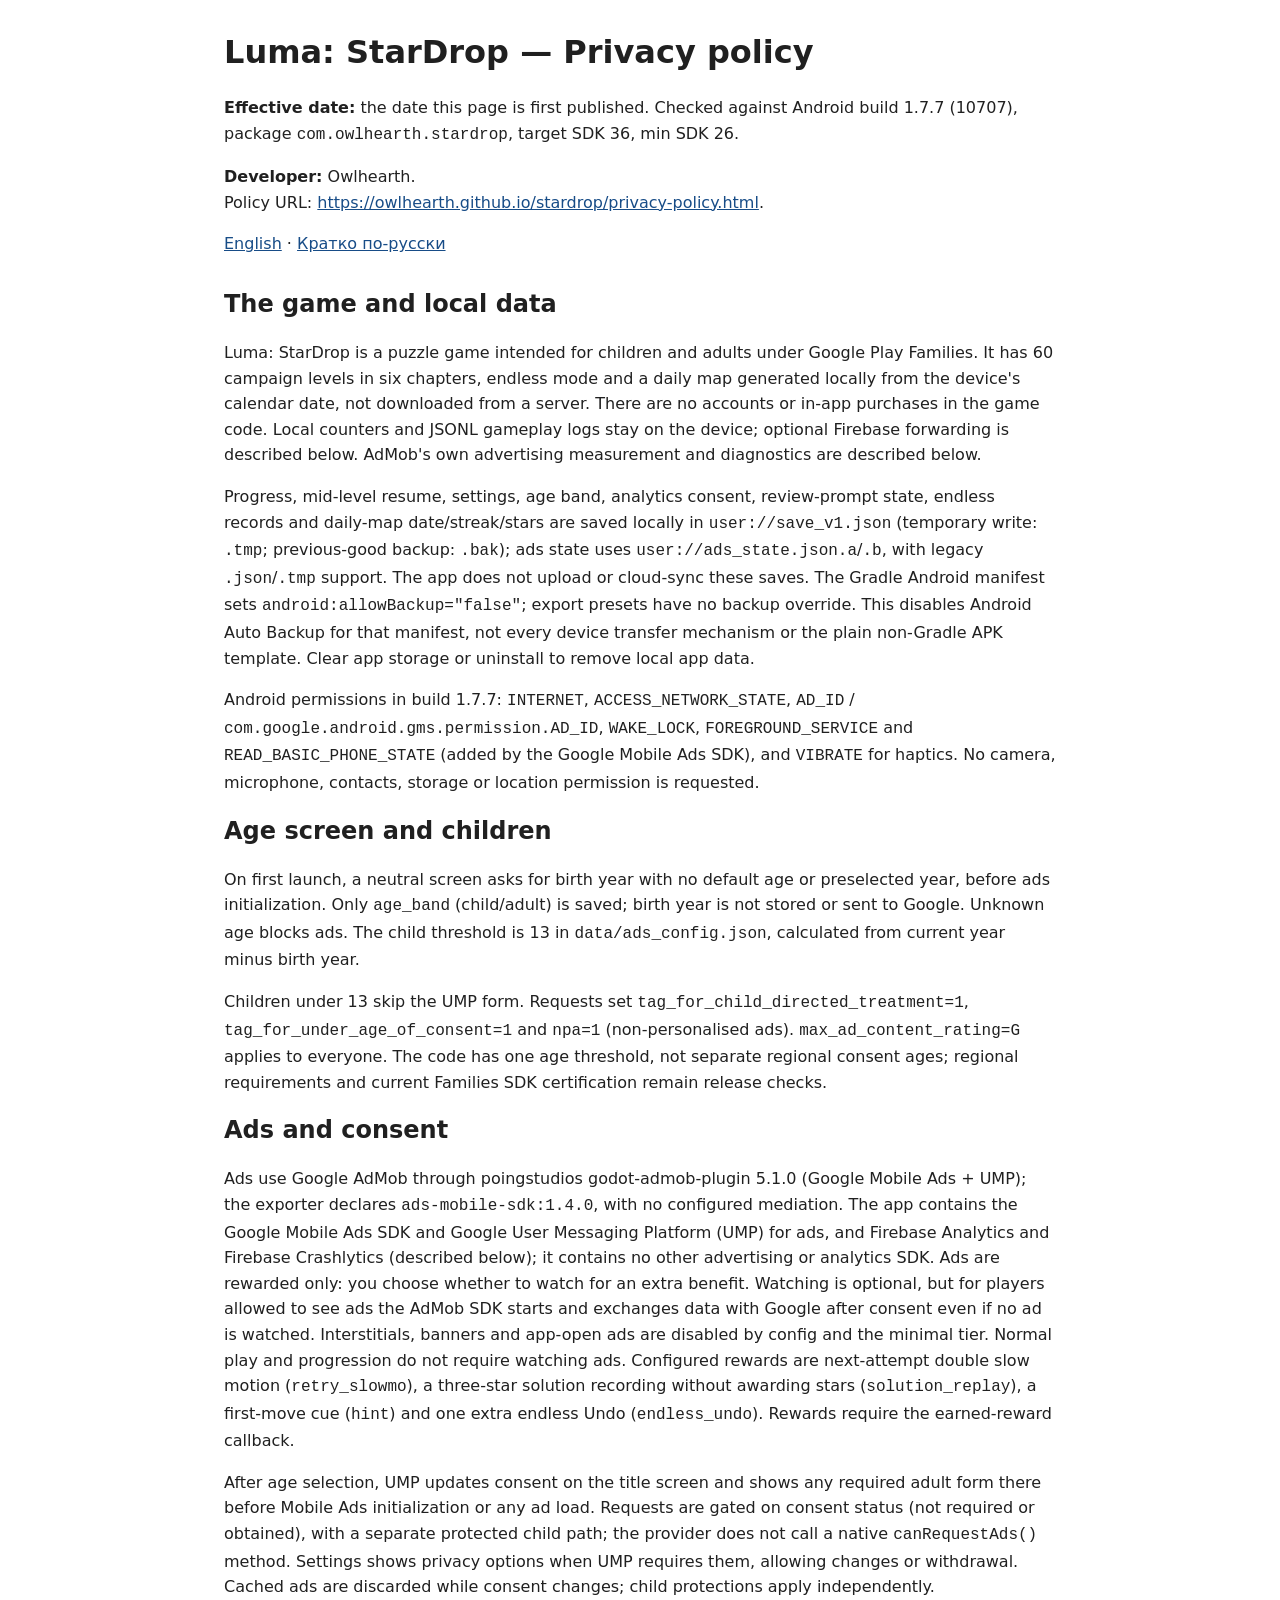
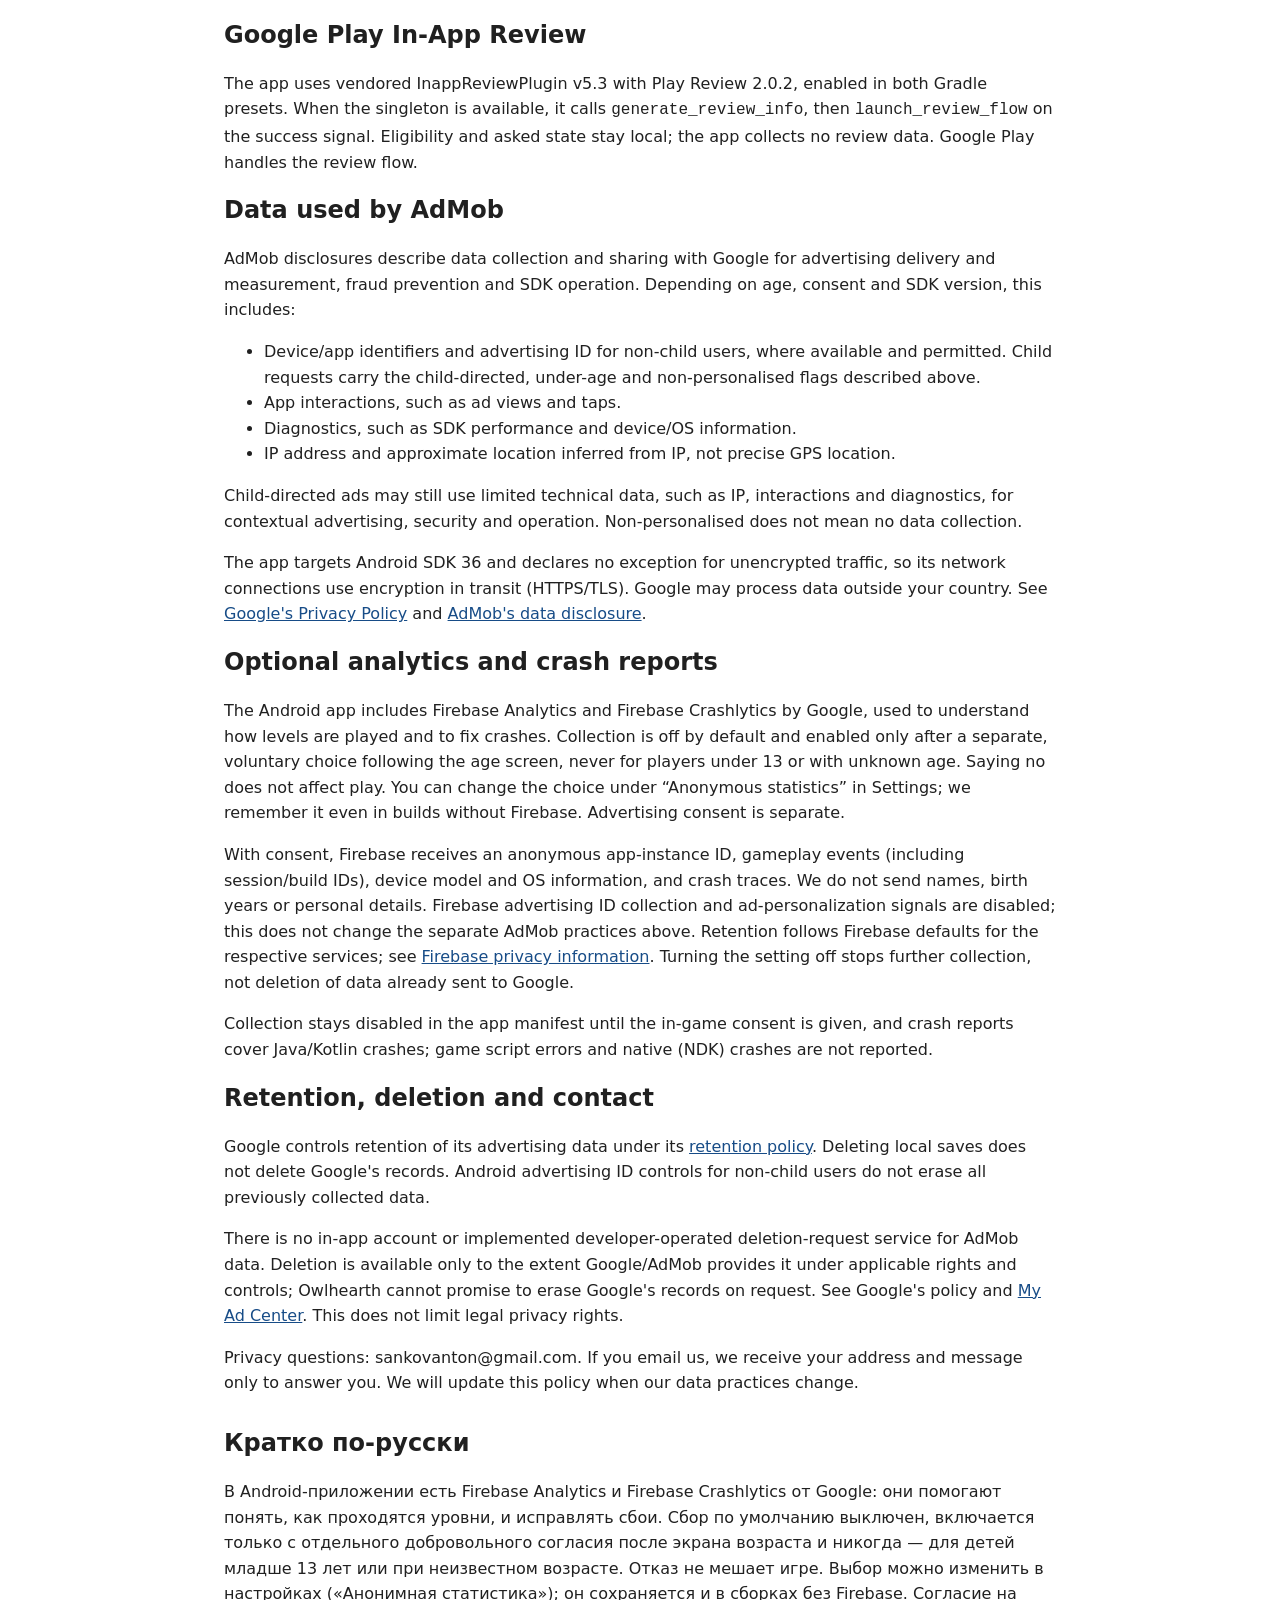
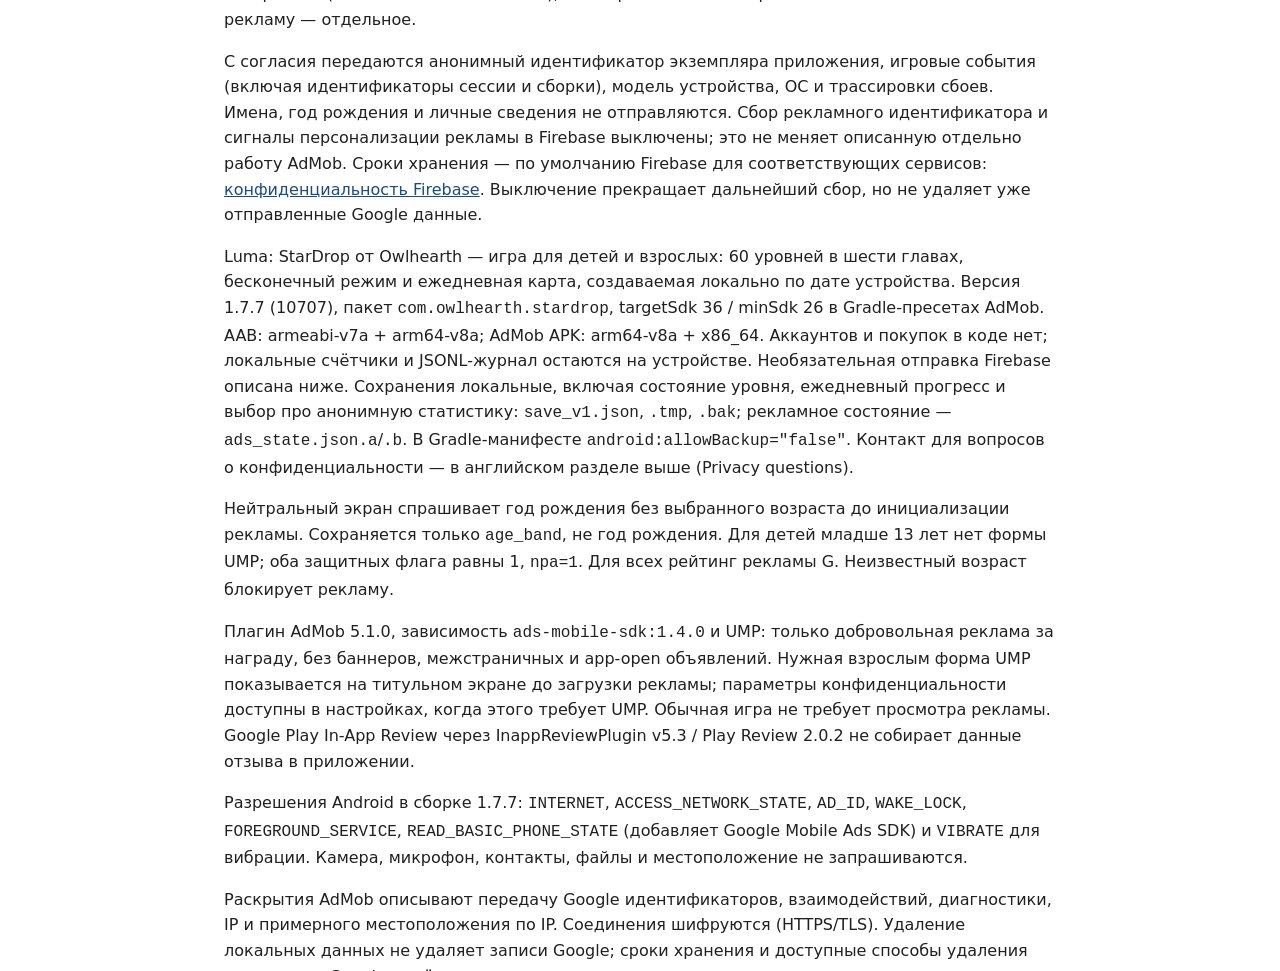
==== stardrop/privacy-policy.html @ 0231d5a2 "Owlhearth site: home page and Luma privacy policy" ====
<!doctype html>
<html lang="en">
<head>
  <meta charset="utf-8">
  <meta name="viewport" content="width=device-width, initial-scale=1">
  <title>Luma: StarDrop — Privacy policy</title>
  <style>
    body { max-width: 52rem; margin: 2rem auto; padding: 0 1rem; font: 1rem/1.6 system-ui, sans-serif; color: #202020; background: #fff; }
    h1, h2 { line-height: 1.3; }
    a { color: #174c87; overflow-wrap: anywhere; }
    section { margin-top: 2rem; }
  </style>
</head>
<body>
  <header>
    <h1>Luma: StarDrop — Privacy policy</h1>
    <p><strong>Effective date:</strong> the date this page is first published. Checked against Android build 1.7.7 (10707), package <code>com.owlhearth.stardrop</code>, target SDK 36, min SDK 26.</p>
    <p><strong>Developer:</strong> Owlhearth.<br>
      Policy URL: <a href="https://owlhearth.github.io/stardrop/privacy-policy.html">https://owlhearth.github.io/stardrop/privacy-policy.html</a>.</p>
    <nav aria-label="Language"><a href="#en">English</a> · <a href="#ru" lang="ru">Кратко по-русски</a></nav>
  </header>
  <main>
    <section id="en" aria-labelledby="en-title">
      <h2 id="en-title">The game and local data</h2>
      <p>Luma: StarDrop is a puzzle game intended for children and adults under Google Play Families. It has 60 campaign levels in six chapters, endless mode and a daily map generated locally from the device's calendar date, not downloaded from a server. There are no accounts or in-app purchases in the game code. Local counters and JSONL gameplay logs stay on the device; optional Firebase forwarding is described below. AdMob's own advertising measurement and diagnostics are described below.</p>
      <p>Progress, mid-level resume, settings, age band, analytics consent, review-prompt state, endless records and daily-map date/streak/stars are saved locally in <code>user://save_v1.json</code> (temporary write: <code>.tmp</code>; previous-good backup: <code>.bak</code>); ads state uses <code>user://ads_state.json.a</code>/<code>.b</code>, with legacy <code>.json</code>/<code>.tmp</code> support. The app does not upload or cloud-sync these saves. The Gradle Android manifest sets <code>android:allowBackup="false"</code>; export presets have no backup override. This disables Android Auto Backup for that manifest, not every device transfer mechanism or the plain non-Gradle APK template. Clear app storage or uninstall to remove local app data.</p>
      <p>Android permissions in build 1.7.7: <code>INTERNET</code>, <code>ACCESS_NETWORK_STATE</code>, <code>AD_ID</code> / <code>com.google.android.gms.permission.AD_ID</code>, <code>WAKE_LOCK</code>, <code>FOREGROUND_SERVICE</code> and <code>READ_BASIC_PHONE_STATE</code> (added by the Google Mobile Ads SDK), and <code>VIBRATE</code> for haptics. No camera, microphone, contacts, storage or location permission is requested.</p>
      <h2>Age screen and children</h2>
      <p>On first launch, a neutral screen asks for birth year with no default age or preselected year, before ads initialization. Only <code>age_band</code> (child/adult) is saved; birth year is not stored or sent to Google. Unknown age blocks ads. The child threshold is 13 in <code>data/ads_config.json</code>, calculated from current year minus birth year.</p>
      <p>Children under 13 skip the UMP form. Requests set <code>tag_for_child_directed_treatment=1</code>, <code>tag_for_under_age_of_consent=1</code> and <code>npa=1</code> (non-personalised ads). <code>max_ad_content_rating=G</code> applies to everyone. The code has one age threshold, not separate regional consent ages; regional requirements and current Families SDK certification remain release checks.</p>
      <h2>Ads and consent</h2>
      <p>Ads use Google AdMob through poingstudios godot-admob-plugin 5.1.0 (Google Mobile Ads + UMP); the exporter declares <code>ads-mobile-sdk:1.4.0</code>, with no configured mediation. The app contains the Google Mobile Ads SDK and Google User Messaging Platform (UMP) for ads, and Firebase Analytics and Firebase Crashlytics (described below); it contains no other advertising or analytics SDK. Ads are rewarded only: you choose whether to watch for an extra benefit. Watching is optional, but for players allowed to see ads the AdMob SDK starts and exchanges data with Google after consent even if no ad is watched. Interstitials, banners and app-open ads are disabled by config and the minimal tier. Normal play and progression do not require watching ads. Configured rewards are next-attempt double slow motion (<code>retry_slowmo</code>), a three-star solution recording without awarding stars (<code>solution_replay</code>), a first-move cue (<code>hint</code>) and one extra endless Undo (<code>endless_undo</code>). Rewards require the earned-reward callback.</p>
      <p>After age selection, UMP updates consent on the title screen and shows any required adult form there before Mobile Ads initialization or any ad load. Requests are gated on consent status (not required or obtained), with a separate protected child path; the provider does not call a native <code>canRequestAds()</code> method. Settings shows privacy options when UMP requires them, allowing changes or withdrawal. Cached ads are discarded while consent changes; child protections apply independently.</p>
      <h2>Google Play In-App Review</h2>
      <p>The app uses vendored InappReviewPlugin v5.3 with Play Review 2.0.2, enabled in both Gradle presets. When the singleton is available, it calls <code>generate_review_info</code>, then <code>launch_review_flow</code> on the success signal. Eligibility and asked state stay local; the app collects no review data. Google Play handles the review flow.</p>
      <h2>Data used by AdMob</h2>
      <p>AdMob disclosures describe data collection and sharing with Google for advertising delivery and measurement, fraud prevention and SDK operation. Depending on age, consent and SDK version, this includes:</p>
      <ul>
        <li>Device/app identifiers and advertising ID for non-child users, where available and permitted. Child requests carry the child-directed, under-age and non-personalised flags described above.</li>
        <li>App interactions, such as ad views and taps.</li>
        <li>Diagnostics, such as SDK performance and device/OS information.</li>
        <li>IP address and approximate location inferred from IP, not precise GPS location.</li>
      </ul>
      <p>Child-directed ads may still use limited technical data, such as IP, interactions and diagnostics, for contextual advertising, security and operation. Non-personalised does not mean no data collection.</p>
      <p>The app targets Android SDK 36 and declares no exception for unencrypted traffic, so its network connections use encryption in transit (HTTPS/TLS). Google may process data outside your country. See <a href="https://policies.google.com/privacy">Google's Privacy Policy</a> and <a href="https://developers.google.com/admob/android/privacy/play-data-disclosure">AdMob's data disclosure</a>.</p>
      <h2>Optional analytics and crash reports</h2>
      <p>The Android app includes Firebase Analytics and Firebase Crashlytics by Google, used to understand how levels are played and to fix crashes. Collection is off by default and enabled only after a separate, voluntary choice following the age screen, never for players under 13 or with unknown age. Saying no does not affect play. You can change the choice under “Anonymous statistics” in Settings; we remember it even in builds without Firebase. Advertising consent is separate.</p>
      <p>With consent, Firebase receives an anonymous app-instance ID, gameplay events (including session/build IDs), device model and OS information, and crash traces. We do not send names, birth years or personal details. Firebase advertising ID collection and ad-personalization signals are disabled; this does not change the separate AdMob practices above. Retention follows Firebase defaults for the respective services; see <a href="https://firebase.google.com/support/privacy">Firebase privacy information</a>. Turning the setting off stops further collection, not deletion of data already sent to Google.</p>
      <p>Collection stays disabled in the app manifest until the in-game consent is given, and crash reports cover Java/Kotlin crashes; game script errors and native (NDK) crashes are not reported.</p>
      <h2>Retention, deletion and contact</h2>
      <p>Google controls retention of its advertising data under its <a href="https://policies.google.com/technologies/retention">retention policy</a>. Deleting local saves does not delete Google's records. Android advertising ID controls for non-child users do not erase all previously collected data.</p>
      <p>There is no in-app account or implemented developer-operated deletion-request service for AdMob data. Deletion is available only to the extent Google/AdMob provides it under applicable rights and controls; Owlhearth cannot promise to erase Google's records on request. See Google's policy and <a href="https://myadcenter.google.com/">My Ad Center</a>. This does not limit legal privacy rights.</p>
      <p>Privacy questions: sankovanton@gmail.com. If you email us, we receive your address and message only to answer you. We will update this policy when our data practices change.</p>
    </section>
    <section id="ru" lang="ru" aria-labelledby="ru-title">
      <h2 id="ru-title">Кратко по-русски</h2>
      <p>В Android-приложении есть Firebase Analytics и Firebase Crashlytics от Google: они помогают понять, как проходятся уровни, и исправлять сбои. Сбор по умолчанию выключен, включается только с отдельного добровольного согласия после экрана возраста и никогда — для детей младше 13 лет или при неизвестном возрасте. Отказ не мешает игре. Выбор можно изменить в настройках («Анонимная статистика»); он сохраняется и в сборках без Firebase. Согласие на рекламу — отдельное.</p>
      <p>С согласия передаются анонимный идентификатор экземпляра приложения, игровые события (включая идентификаторы сессии и сборки), модель устройства, ОС и трассировки сбоев. Имена, год рождения и личные сведения не отправляются. Сбор рекламного идентификатора и сигналы персонализации рекламы в Firebase выключены; это не меняет описанную отдельно работу AdMob. Сроки хранения — по умолчанию Firebase для соответствующих сервисов: <a href="https://firebase.google.com/support/privacy">конфиденциальность Firebase</a>. Выключение прекращает дальнейший сбор, но не удаляет уже отправленные Google данные.</p>
      <p>Luma: StarDrop от Owlhearth — игра для детей и взрослых: 60 уровней в шести главах, бесконечный режим и ежедневная карта, создаваемая локально по дате устройства. Версия 1.7.7 (10707), пакет <code>com.owlhearth.stardrop</code>, targetSdk 36 / minSdk 26 в Gradle-пресетах AdMob. AAB: armeabi-v7a + arm64-v8a; AdMob APK: arm64-v8a + x86_64. Аккаунтов и покупок в коде нет; локальные счётчики и JSONL-журнал остаются на устройстве. Необязательная отправка Firebase описана ниже. Сохранения локальные, включая состояние уровня, ежедневный прогресс и выбор про анонимную статистику: <code>save_v1.json</code>, <code>.tmp</code>, <code>.bak</code>; рекламное состояние — <code>ads_state.json.a</code>/<code>.b</code>. В Gradle-манифесте <code>android:allowBackup="false"</code>. Контакт для вопросов о конфиденциальности — в английском разделе выше (Privacy questions).</p>
      <p>Нейтральный экран спрашивает год рождения без выбранного возраста до инициализации рекламы. Сохраняется только <code>age_band</code>, не год рождения. Для детей младше 13 лет нет формы UMP; оба защитных флага равны 1, <code>npa=1</code>. Для всех рейтинг рекламы G. Неизвестный возраст блокирует рекламу.</p>
      <p>Плагин AdMob 5.1.0, зависимость <code>ads-mobile-sdk:1.4.0</code> и UMP: только добровольная реклама за награду, без баннеров, межстраничных и app-open объявлений. Нужная взрослым форма UMP показывается на титульном экране до загрузки рекламы; параметры конфиденциальности доступны в настройках, когда этого требует UMP. Обычная игра не требует просмотра рекламы. Google Play In-App Review через InappReviewPlugin v5.3 / Play Review 2.0.2 не собирает данные отзыва в приложении.</p>
      <p>Разрешения Android в сборке 1.7.7: <code>INTERNET</code>, <code>ACCESS_NETWORK_STATE</code>, <code>AD_ID</code>, <code>WAKE_LOCK</code>, <code>FOREGROUND_SERVICE</code>, <code>READ_BASIC_PHONE_STATE</code> (добавляет Google Mobile Ads SDK) и <code>VIBRATE</code> для вибрации. Камера, микрофон, контакты, файлы и местоположение не запрашиваются.</p>
      <p>Раскрытия AdMob описывают передачу Google идентификаторов, взаимодействий, диагностики, IP и примерного местоположения по IP. Соединения шифруются (HTTPS/TLS). Удаление локальных данных не удаляет записи Google; сроки хранения и доступные способы удаления определяет Google с учётом применимого закона.</p>
    </section>
  </main>
</body>
</html>
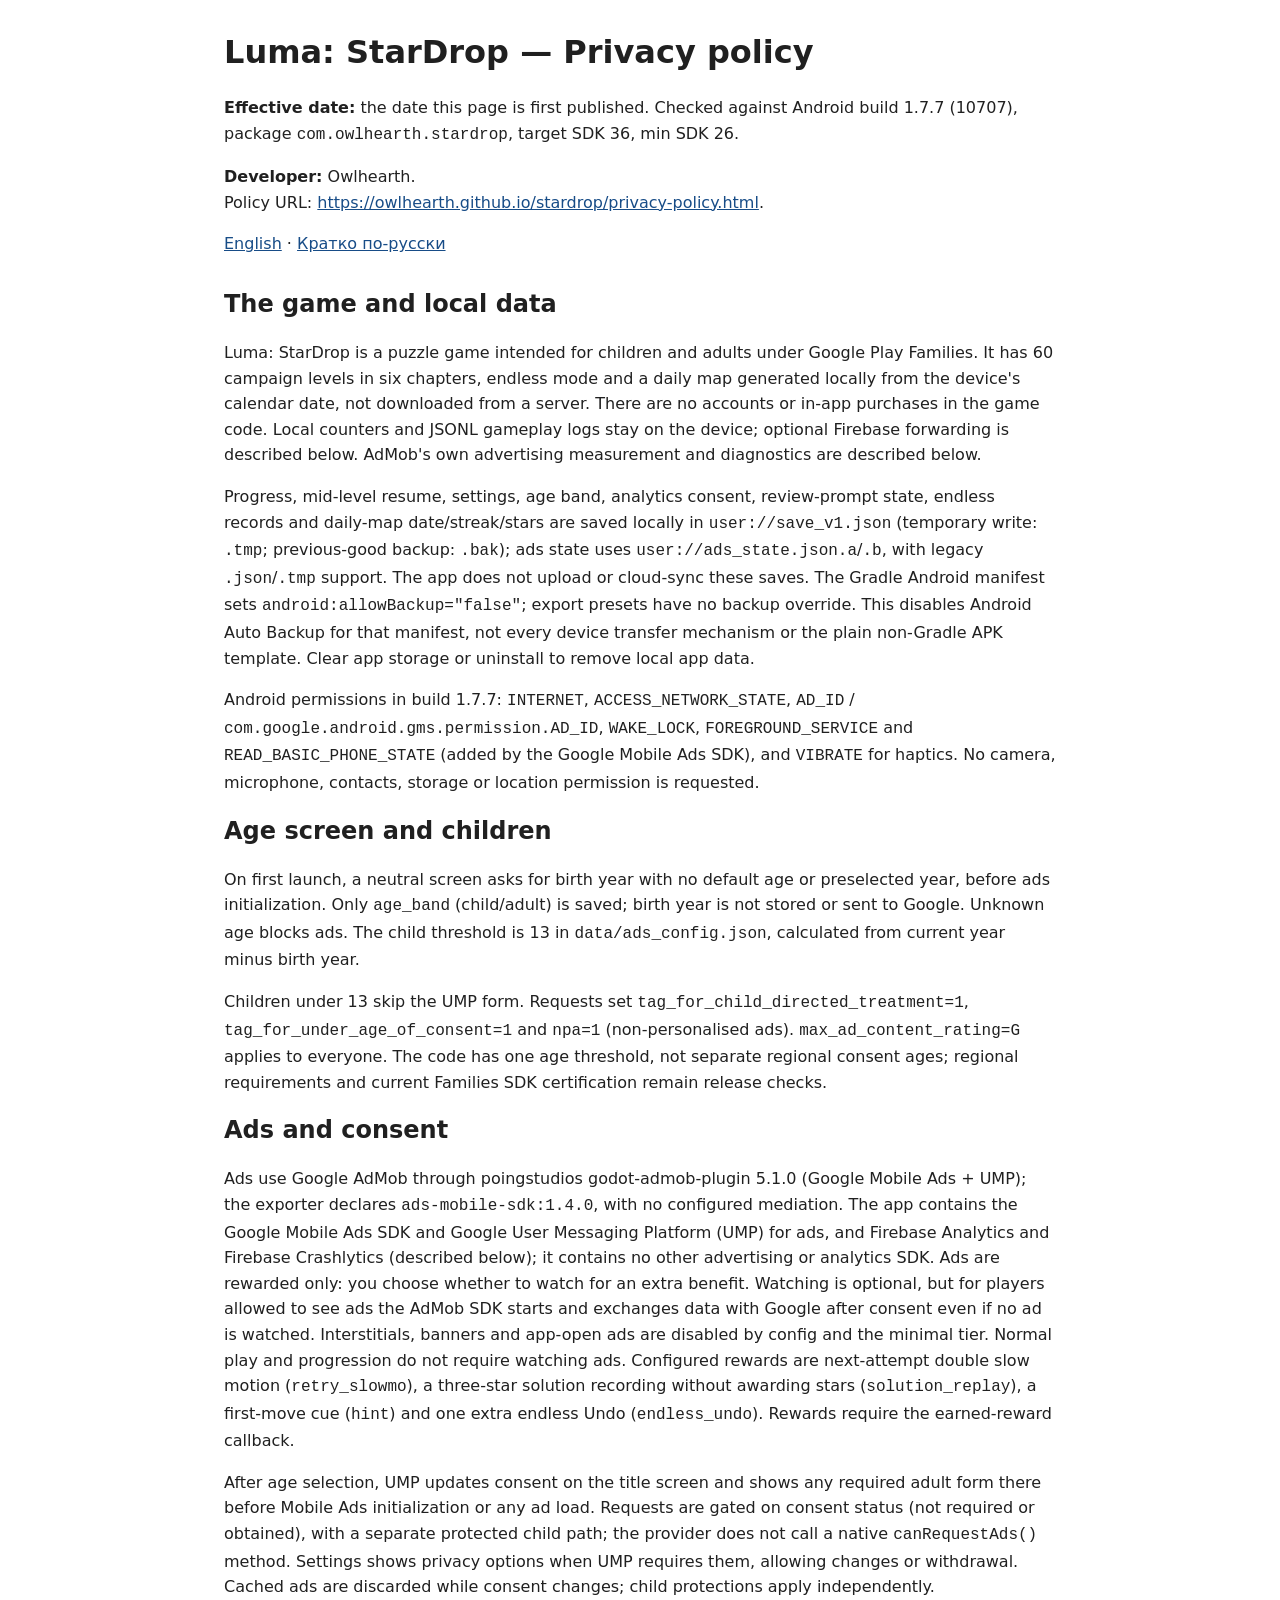
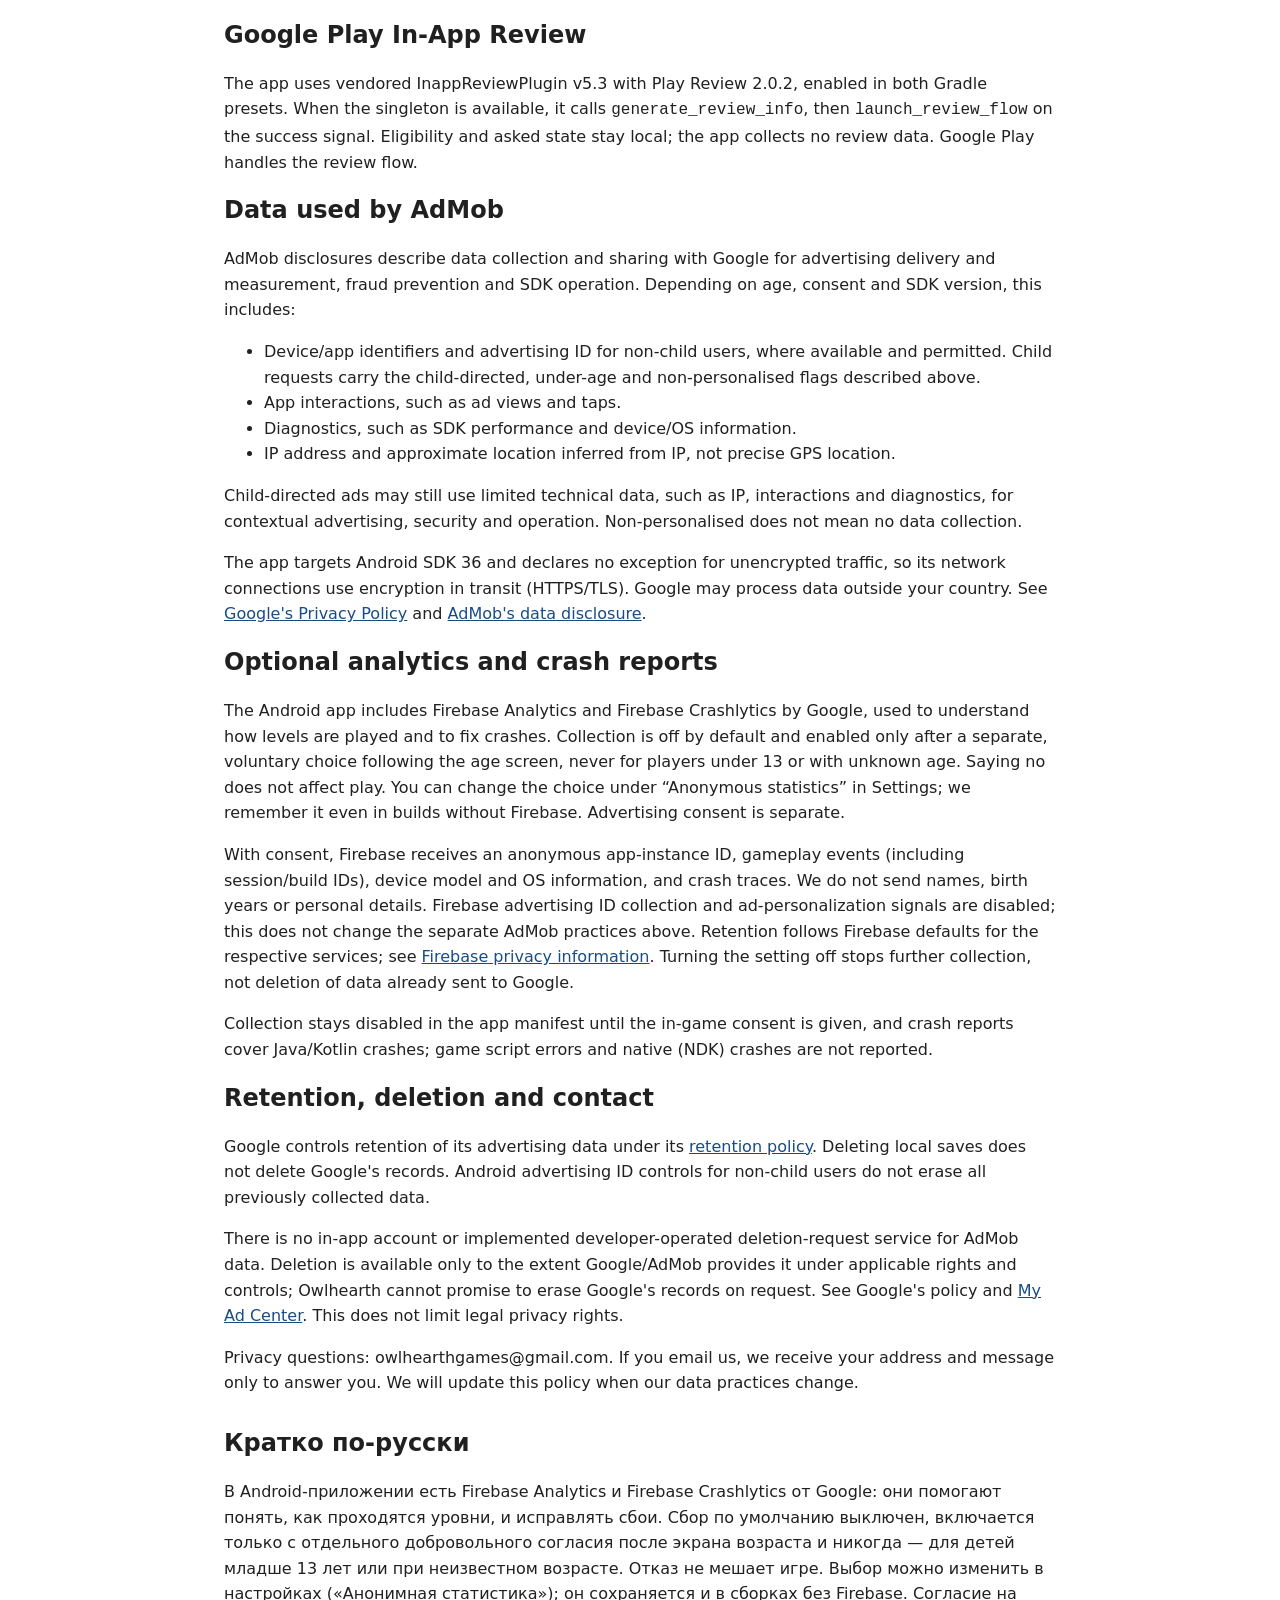
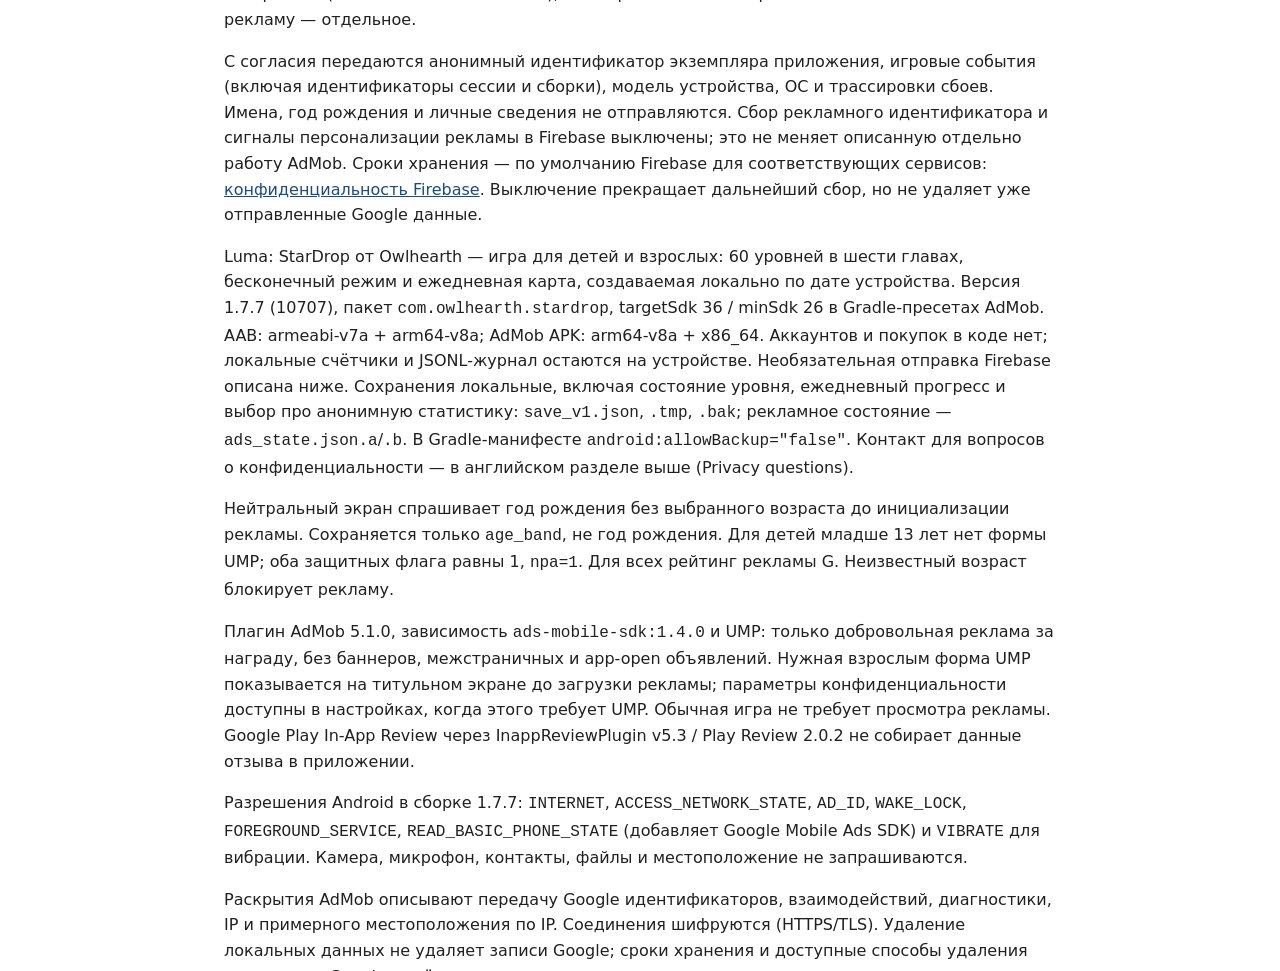
==== commit ec9e75dd: "StarDrop privacy policy: studio contact email" ====
--- a/stardrop/privacy-policy.html
+++ b/stardrop/privacy-policy.html
@@ -50,7 +50,7 @@
       <h2>Retention, deletion and contact</h2>
       <p>Google controls retention of its advertising data under its <a href="https://policies.google.com/technologies/retention">retention policy</a>. Deleting local saves does not delete Google's records. Android advertising ID controls for non-child users do not erase all previously collected data.</p>
       <p>There is no in-app account or implemented developer-operated deletion-request service for AdMob data. Deletion is available only to the extent Google/AdMob provides it under applicable rights and controls; Owlhearth cannot promise to erase Google's records on request. See Google's policy and <a href="https://myadcenter.google.com/">My Ad Center</a>. This does not limit legal privacy rights.</p>
-      <p>Privacy questions: sankovanton@gmail.com. If you email us, we receive your address and message only to answer you. We will update this policy when our data practices change.</p>
+      <p>Privacy questions: owlhearthgames@gmail.com. If you email us, we receive your address and message only to answer you. We will update this policy when our data practices change.</p>
     </section>
     <section id="ru" lang="ru" aria-labelledby="ru-title">
       <h2 id="ru-title">Кратко по-русски</h2>
